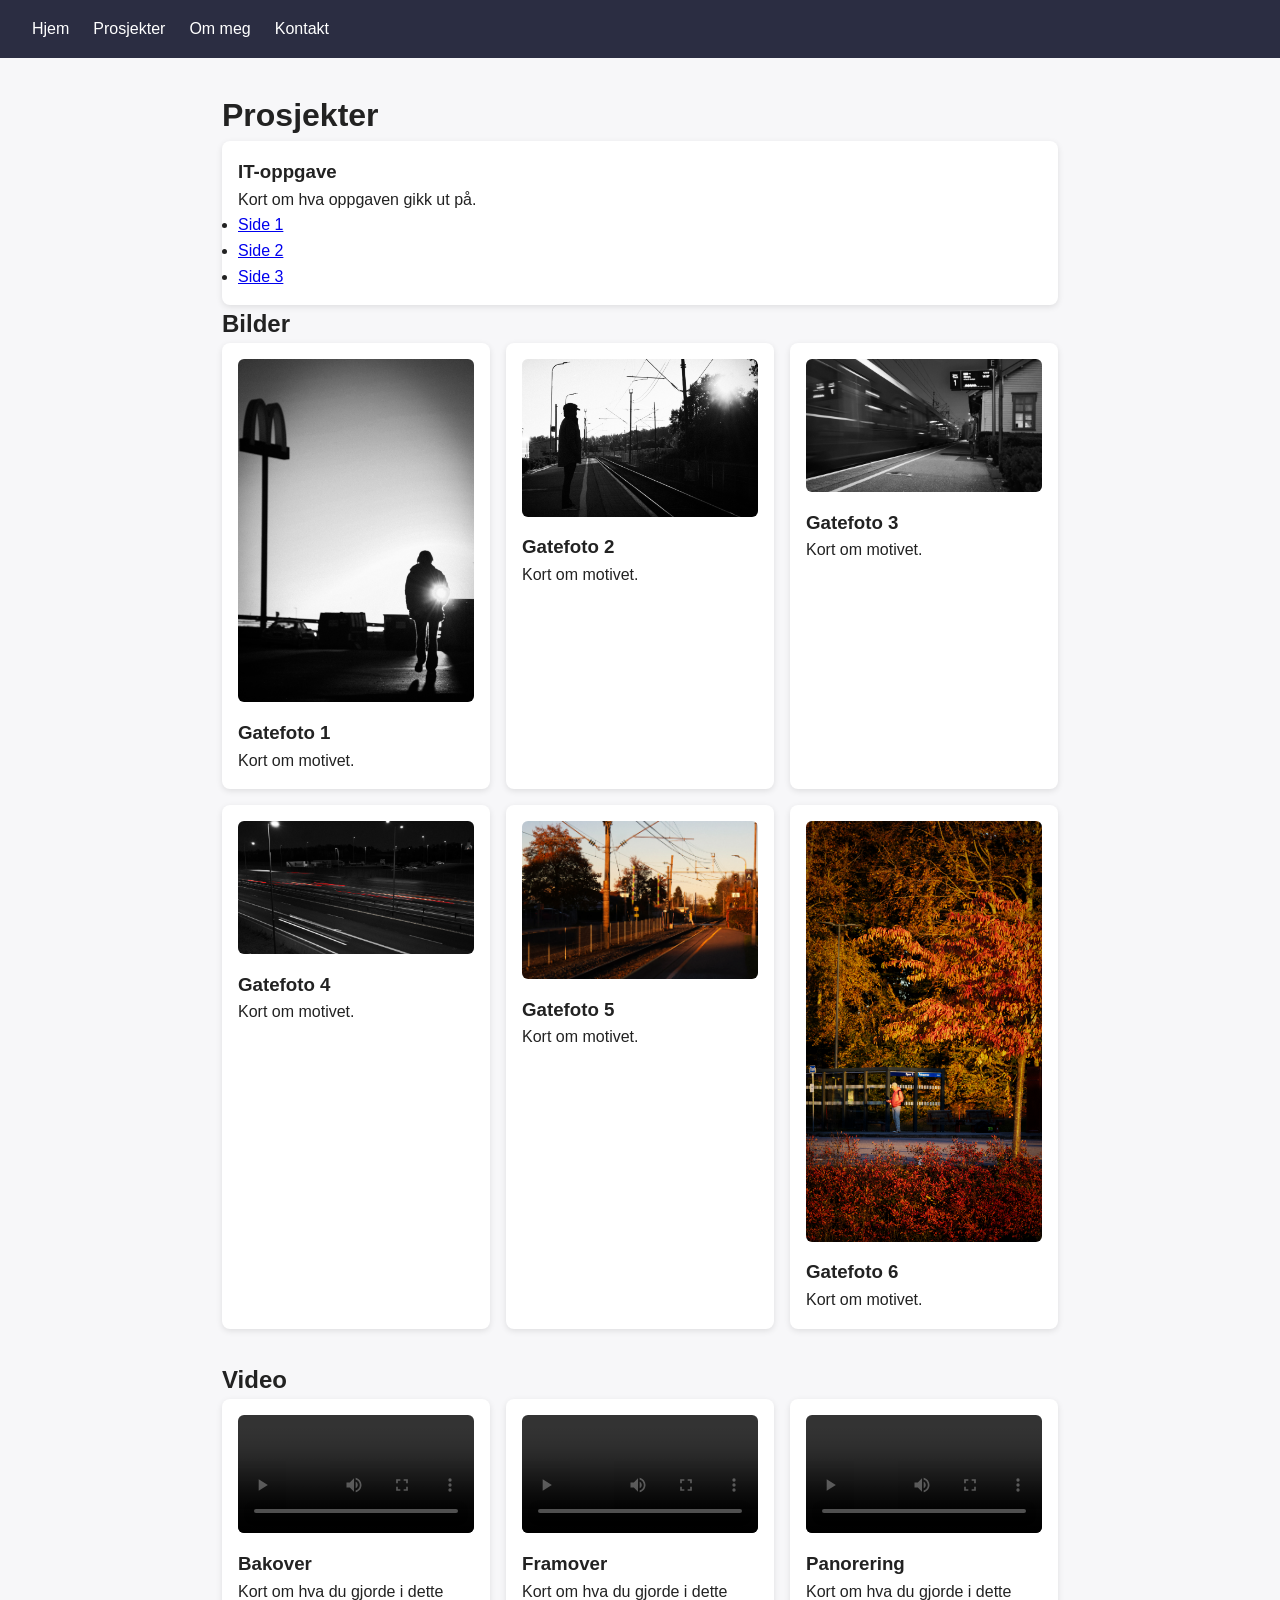
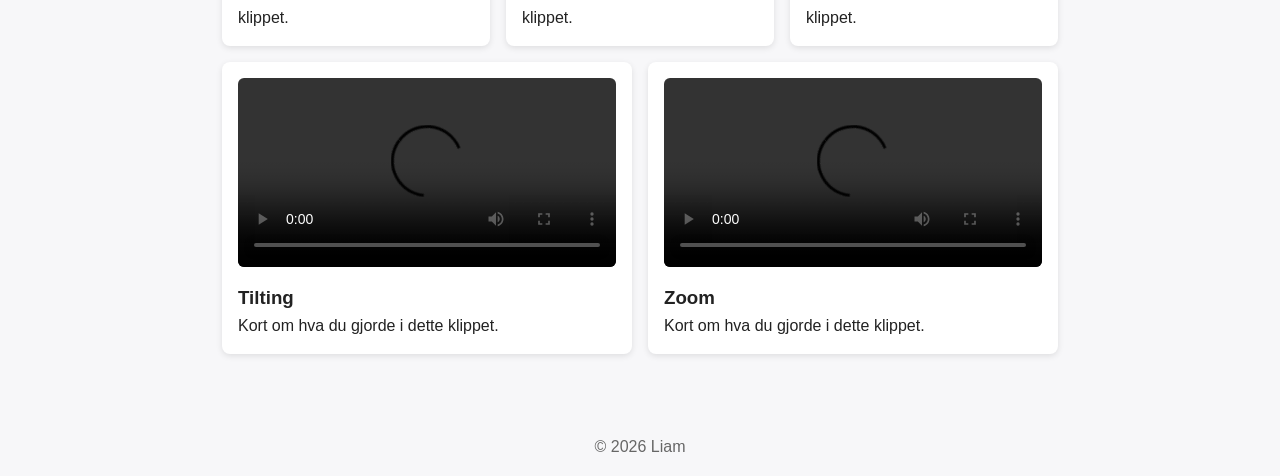
==== prosjekter.html @ 0028c36a "Legger til gatefoto på prosjektsiden" ====
<!DOCTYPE html>
<html lang="no">
<head>
  <meta charset="UTF-8">
  <meta name="viewport" content="width=device-width, initial-scale=1">
  <title>Prosjekter - Liam</title>
  <link rel="stylesheet" href="style.css">
</head>
<body>
  <header>
    <nav>
      <a href="index.html">Hjem</a>
      <a href="prosjekter.html">Prosjekter</a>
      <a href="index.html#om-meg">Om meg</a>
      <a href="index.html#kontakt">Kontakt</a>
    </nav>
  </header>

  <main>
    <h1>Prosjekter</h1>

<article class="kort">
  <h3>IT-oppgave</h3>
  <p>Kort om hva oppgaven gikk ut på.</p>
  <ul>
    <li><a href="oppgaver/Oppg1/index.html">Side 1</a></li>
    <li><a href="oppgaver/Oppg2/index.html">Side 2</a></li>
    <li><a href="oppgaver/Oppg3/index.html">Side 3</a></li>
  </ul>
</article>

<section id="bilder">
  <h2>Bilder</h2>
  <div class="kort-rad">
    <article class="kort">
      <img src="img/Street_Photo_1.jpg" alt="Beskriv hva bildet viser">
      <h3>Gatefoto 1</h3>
      <p>Kort om motivet.</p>
    </article>

    <article class="kort">
      <img src="img/Street_photo_2.jpg" alt="Beskriv hva bildet viser">
      <h3>Gatefoto 2</h3>
      <p>Kort om motivet.</p>
    </article>

    <article class="kort">
      <img src="img/Street_Photo_3.jpg" alt="Beskriv hva bildet viser">
      <h3>Gatefoto 3</h3>
      <p>Kort om motivet.</p>
    </article>

    <article class="kort">
      <img src="img/Street_Photo_4.jpg" alt="Beskriv hva bildet viser">
      <h3>Gatefoto 4</h3>
      <p>Kort om motivet.</p>
    </article>

    <article class="kort">
      <img src="img/Street_Photo_5.jpg" alt="Beskriv hva bildet viser">
      <h3>Gatefoto 5</h3>
      <p>Kort om motivet.</p>
    </article>

    <article class="kort">
      <img src="img/Street_Photo_6.jpg" alt="Beskriv hva bildet viser">
      <h3>Gatefoto 6</h3>
      <p>Kort om motivet.</p>
    </article>
  </div>
</section>

<section id="video">
  <h2>Video</h2>
  <div class="kort-rad">
    <article class="kort">
      <video controls src="video/Liam_Bakover.MP4"></video>
      <h3>Bakover</h3>
      <p>Kort om hva du gjorde i dette klippet.</p>
    </article>

    <article class="kort">
      <video controls src="video/Liam_Framover.MP4"></video>
      <h3>Framover</h3>
      <p>Kort om hva du gjorde i dette klippet.</p>
    </article>

    <article class="kort">
      <video controls src="video/Liam_Panorering.MP4"></video>
      <h3>Panorering</h3>
      <p>Kort om hva du gjorde i dette klippet.</p>
    </article>

    <article class="kort">
      <video controls src="video/Liam_Tilting.MP4"></video>
      <h3>Tilting</h3>
      <p>Kort om hva du gjorde i dette klippet.</p>
    </article>

    <article class="kort">
      <video controls src="video/Liam_Zoom.MP4"></video>
      <h3>Zoom</h3>
      <p>Kort om hva du gjorde i dette klippet.</p>
    </article>
  </div>
</section>
  </main>

  <footer>© 2026 Liam</footer>
</body>
</html>
---- style.css ----
* {
  box-sizing: border-box;
  margin: 0;
  padding: 0;
}

body {
  font-family: Arial, Helvetica, sans-serif;
  line-height: 1.6;
  color: #222;
  background: #f7f7f9;
}

nav {
  display: flex;
  gap: 1.5rem;
  padding: 1rem 2rem;
  background: #2b2d42;
}

nav a {
  color: #fff;
  text-decoration: none;
}

nav a:hover {
  text-decoration: underline;
}

main {
  max-width: 900px;
  margin: 0 auto;
  padding: 2rem;
}

section {
  margin-bottom: 2rem;
}

footer {
  text-align: center;
  padding: 1rem;
  color: #666;
}
.kort-rad {
  display: flex;
  flex-wrap: wrap;
  gap: 1rem;
}

.kort {
  flex: 1 1 250px;
  background: #fff;
  padding: 1rem;
  border-radius: 8px;
  box-shadow: 0 2px 6px rgba(0, 0, 0, 0.1);
}
.kort img,
.kort video {
  width: 100%;
  height: auto;
  border-radius: 6px;
  margin-bottom: 0.5rem;
}
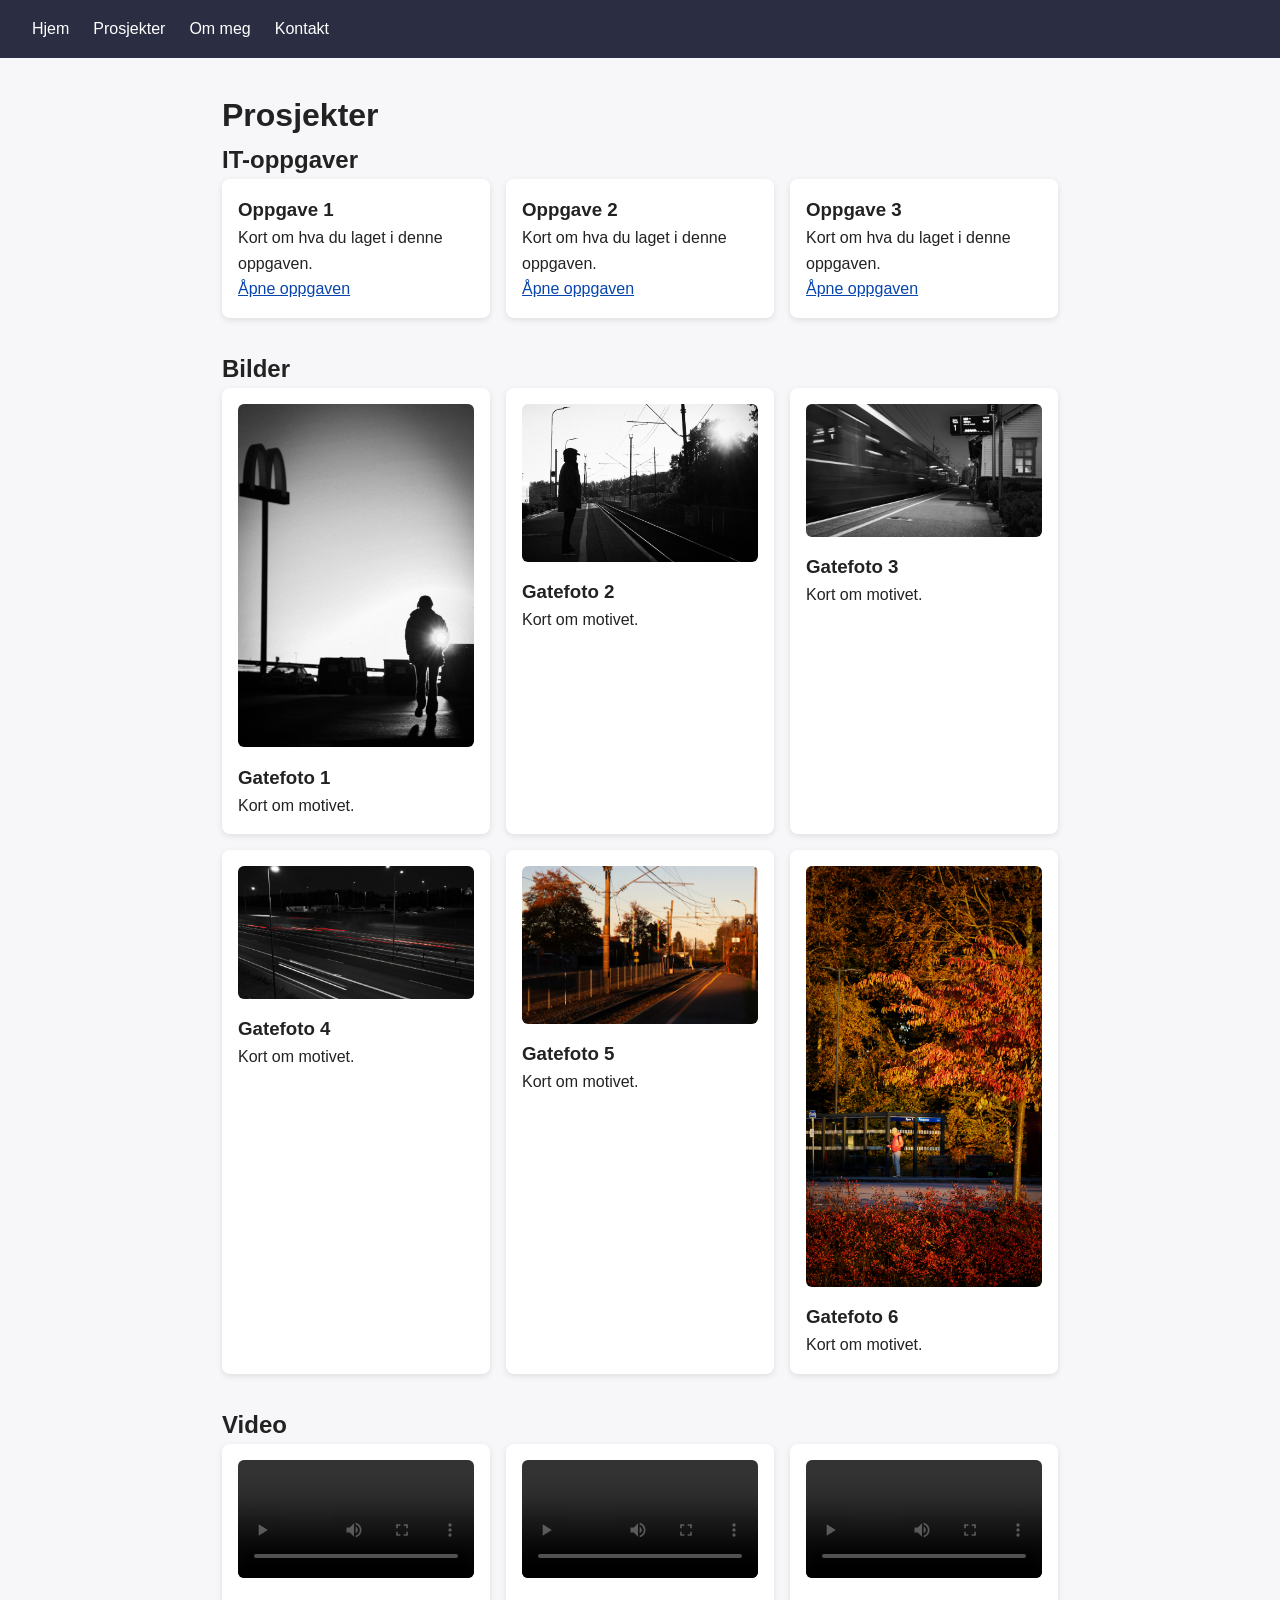
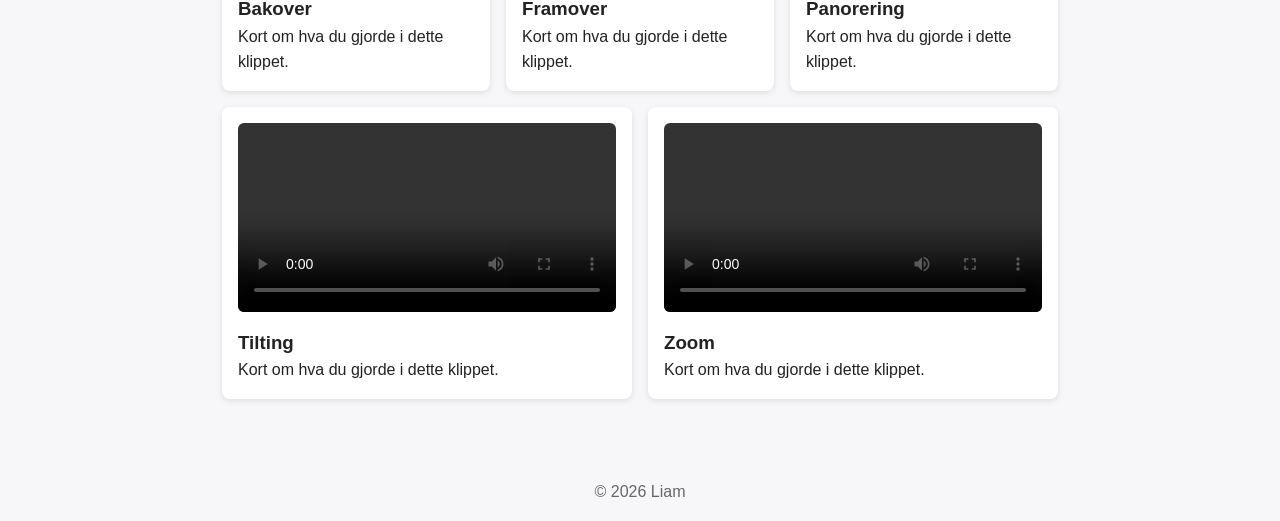
==== commit 25312141: "Fikset på hvilket oppsett IT oppgavene ser ut under prosjekter" ====
--- a/prosjekter.html
+++ b/prosjekter.html
@@ -19,15 +19,28 @@
   <main>
     <h1>Prosjekter</h1>
 
-<article class="kort">
-  <h3>IT-oppgave</h3>
-  <p>Kort om hva oppgaven gikk ut på.</p>
-  <ul>
-    <li><a href="oppgaver/Oppg1/index.html">Side 1</a></li>
-    <li><a href="oppgaver/Oppg2/index.html">Side 2</a></li>
-    <li><a href="oppgaver/Oppg3/index.html">Side 3</a></li>
-  </ul>
-</article>
+<section id="it-oppgaver">
+  <h2>IT-oppgaver</h2>
+  <div class="kort-rad">
+    <article class="kort">
+      <h3>Oppgave 1</h3>
+      <p>Kort om hva du laget i denne oppgaven.</p>
+      <a class="knapp" href="oppgaver/Oppg1/index.html">Åpne oppgaven</a>
+    </article>
+
+    <article class="kort">
+      <h3>Oppgave 2</h3>
+      <p>Kort om hva du laget i denne oppgaven.</p>
+      <a class="knapp" href="oppgaver/Oppg2/index.html">Åpne oppgaven</a>
+    </article>
+
+    <article class="kort">
+      <h3>Oppgave 3</h3>
+      <p>Kort om hva du laget i denne oppgaven.</p>
+      <a class="knapp" href="oppgaver/Oppg3/index.html">Åpne oppgaven</a>
+    </article>
+  </div>
+</section>
 
 <section id="bilder">
   <h2>Bilder</h2>
--- a/style.css
+++ b/style.css
@@ -1,3 +1,23 @@
+:root {
+  --bg: #f7f7f9;
+  --tekst: #222;
+  --nav-bg: #2b2d42;
+  --kort-bg: #fff;
+  --dempet: #666;
+  --lenke: #0645ad;
+}
+
+@media (prefers-color-scheme: dark) {
+  :root {
+    --bg: #14151f;
+    --tekst: #e8e8ee;
+    --nav-bg: #0d0e15;
+    --kort-bg: #1f2130;
+    --dempet: #a0a0b0;
+    --lenke: #8ab4ff;
+  }
+}
+
 * {
   box-sizing: border-box;
   margin: 0;
@@ -7,15 +27,15 @@
 body {
   font-family: Arial, Helvetica, sans-serif;
   line-height: 1.6;
-  color: #222;
-  background: #f7f7f9;
+  color: var(--tekst);
+  background: var(--bg);
 }
 
 nav {
   display: flex;
   gap: 1.5rem;
   padding: 1rem 2rem;
-  background: #2b2d42;
+  background: var(--nav-bg);
 }
 
 nav a {
@@ -33,6 +53,10 @@
   padding: 2rem;
 }
 
+main a {
+  color: var(--lenke);
+}
+
 section {
   margin-bottom: 2rem;
 }
@@ -40,8 +64,9 @@
 footer {
   text-align: center;
   padding: 1rem;
-  color: #666;
+  color: var(--dempet);
 }
+
 .kort-rad {
   display: flex;
   flex-wrap: wrap;
@@ -50,11 +75,17 @@
 
 .kort {
   flex: 1 1 250px;
-  background: #fff;
+  background: var(--kort-bg);
   padding: 1rem;
   border-radius: 8px;
   box-shadow: 0 2px 6px rgba(0, 0, 0, 0.1);
+  transition: transform 0.2s;
 }
+
+.kort:hover {
+  transform: translateY(-4px);
+}
+
 .kort img,
 .kort video {
   width: 100%;
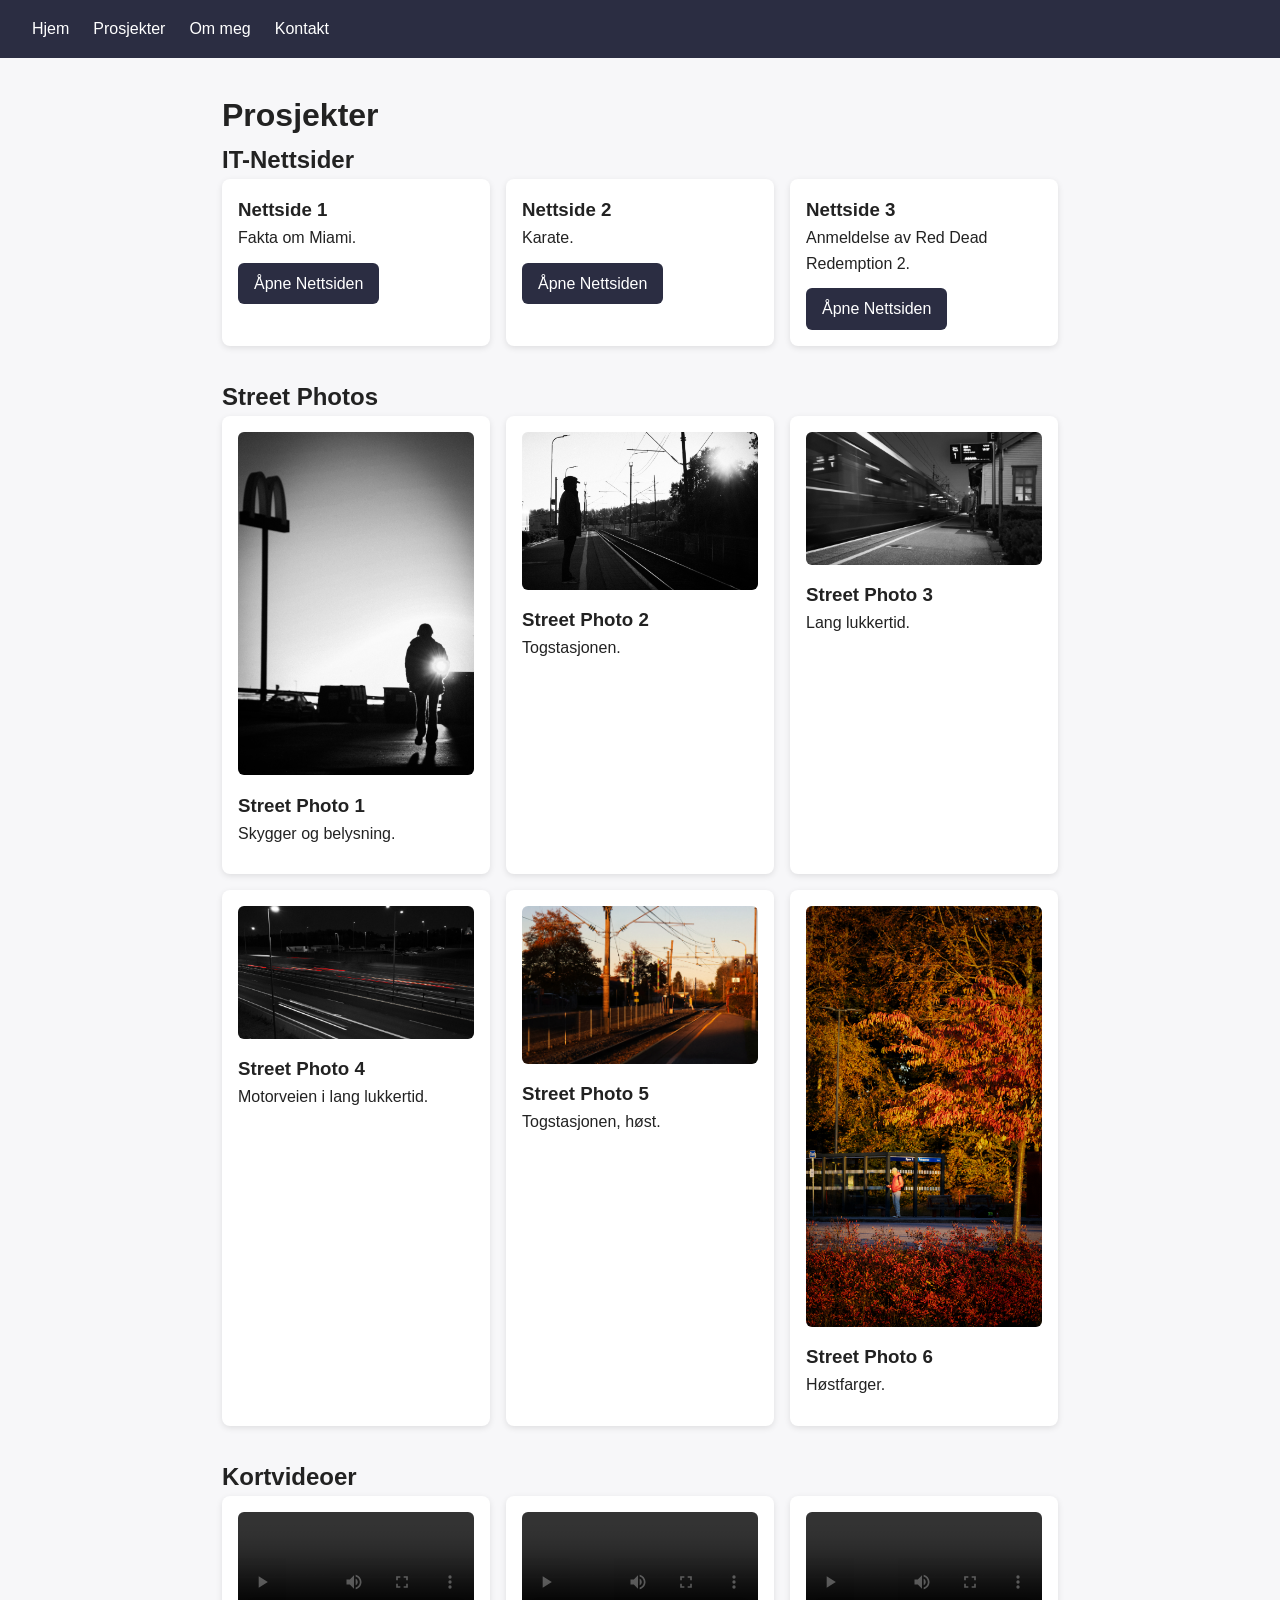
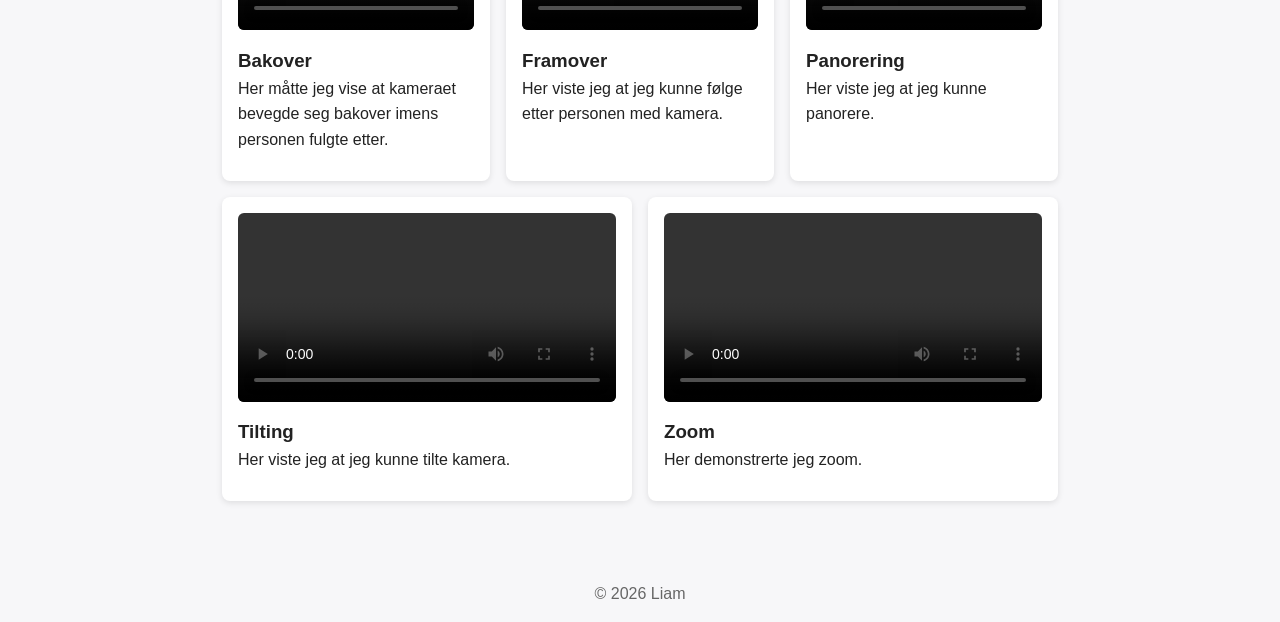
==== commit b223f82f: "Lagde en animert sol på forsiden" ====
--- a/prosjekter.html
+++ b/prosjekter.html
@@ -20,100 +20,100 @@
     <h1>Prosjekter</h1>
 
 <section id="it-oppgaver">
-  <h2>IT-oppgaver</h2>
+  <h2>IT-Nettsider</h2>
   <div class="kort-rad">
     <article class="kort">
-      <h3>Oppgave 1</h3>
-      <p>Kort om hva du laget i denne oppgaven.</p>
-      <a class="knapp" href="oppgaver/Oppg1/index.html">Åpne oppgaven</a>
+      <h3>Nettside 1</h3>
+      <p>Fakta om Miami.</p>
+      <a class="knapp" href="oppgaver/Oppg1/index.html">Åpne Nettsiden</a>
     </article>
 
     <article class="kort">
-      <h3>Oppgave 2</h3>
-      <p>Kort om hva du laget i denne oppgaven.</p>
-      <a class="knapp" href="oppgaver/Oppg2/index.html">Åpne oppgaven</a>
+      <h3>Nettside 2</h3>
+      <p>Karate.</p>
+      <a class="knapp" href="oppgaver/Oppg2/index.html">Åpne Nettsiden</a>
     </article>
 
     <article class="kort">
-      <h3>Oppgave 3</h3>
-      <p>Kort om hva du laget i denne oppgaven.</p>
-      <a class="knapp" href="oppgaver/Oppg3/index.html">Åpne oppgaven</a>
+      <h3>Nettside 3</h3>
+      <p>Anmeldelse av Red Dead Redemption 2.</p>
+      <a class="knapp" href="oppgaver/Oppg3/index.html">Åpne Nettsiden</a>
     </article>
   </div>
 </section>
 
 <section id="bilder">
-  <h2>Bilder</h2>
+  <h2>Street Photos</h2>
   <div class="kort-rad">
     <article class="kort">
       <img src="img/Street_Photo_1.jpg" alt="Beskriv hva bildet viser">
-      <h3>Gatefoto 1</h3>
-      <p>Kort om motivet.</p>
+      <h3>Street Photo 1</h3>
+      <p>Skygger og belysning.</p>
     </article>
 
     <article class="kort">
       <img src="img/Street_photo_2.jpg" alt="Beskriv hva bildet viser">
-      <h3>Gatefoto 2</h3>
-      <p>Kort om motivet.</p>
+      <h3>Street Photo 2</h3>
+      <p>Togstasjonen.</p>
     </article>
 
     <article class="kort">
       <img src="img/Street_Photo_3.jpg" alt="Beskriv hva bildet viser">
-      <h3>Gatefoto 3</h3>
-      <p>Kort om motivet.</p>
+      <h3>Street Photo 3</h3>
+      <p>Lang lukkertid.</p>
     </article>
 
     <article class="kort">
       <img src="img/Street_Photo_4.jpg" alt="Beskriv hva bildet viser">
-      <h3>Gatefoto 4</h3>
-      <p>Kort om motivet.</p>
+      <h3>Street Photo 4</h3>
+      <p> Motorveien i lang lukkertid.</p>
     </article>
 
     <article class="kort">
       <img src="img/Street_Photo_5.jpg" alt="Beskriv hva bildet viser">
-      <h3>Gatefoto 5</h3>
-      <p>Kort om motivet.</p>
+      <h3>Street Photo 5</h3>
+      <p>Togstasjonen, høst.</p>
     </article>
 
     <article class="kort">
       <img src="img/Street_Photo_6.jpg" alt="Beskriv hva bildet viser">
-      <h3>Gatefoto 6</h3>
-      <p>Kort om motivet.</p>
+      <h3>Street Photo 6</h3>
+      <p>Høstfarger.</p>
     </article>
   </div>
 </section>
 
 <section id="video">
-  <h2>Video</h2>
+  <h2>Kortvideoer</h2>
   <div class="kort-rad">
     <article class="kort">
       <video controls src="video/Liam_Bakover.MP4"></video>
       <h3>Bakover</h3>
-      <p>Kort om hva du gjorde i dette klippet.</p>
+      <p>Her måtte jeg vise at kameraet bevegde seg bakover imens personen fulgte etter.</p>
     </article>
 
     <article class="kort">
       <video controls src="video/Liam_Framover.MP4"></video>
       <h3>Framover</h3>
-      <p>Kort om hva du gjorde i dette klippet.</p>
+      <p>Her viste jeg at jeg kunne følge etter personen med kamera.</p>
     </article>
 
     <article class="kort">
       <video controls src="video/Liam_Panorering.MP4"></video>
       <h3>Panorering</h3>
-      <p>Kort om hva du gjorde i dette klippet.</p>
+      <p>Her viste jeg at jeg kunne panorere.</p>
     </article>
 
     <article class="kort">
       <video controls src="video/Liam_Tilting.MP4"></video>
       <h3>Tilting</h3>
-      <p>Kort om hva du gjorde i dette klippet.</p>
+      <p>Her viste jeg at jeg kunne tilte kamera.</p>
     </article>
 
     <article class="kort">
       <video controls src="video/Liam_Zoom.MP4"></video>
       <h3>Zoom</h3>
-      <p>Kort om hva du gjorde i dette klippet.</p>
+      <p>Her demonstrerte jeg zoom.</p>
     </article>
   </div>
 </section>
--- a/style.css
+++ b/style.css
@@ -1,4 +1,6 @@
 :root {
+   --knapp-bg: #2b2d42;
+  --knapp-tekst: #fff;
   --bg: #f7f7f9;
   --tekst: #222;
   --nav-bg: #2b2d42;
@@ -9,6 +11,8 @@
 
 @media (prefers-color-scheme: dark) {
   :root {
+    --knapp-bg: #8ab4ff;
+    --knapp-tekst: #14151f;
     --bg: #14151f;
     --tekst: #e8e8ee;
     --nav-bg: #0d0e15;
@@ -92,4 +96,30 @@
   height: auto;
   border-radius: 6px;
   margin-bottom: 0.5rem;
+}
+.kort p {
+  margin-bottom: 0.75rem;
+}
+
+.knapp {
+  display: inline-block;
+  padding: 0.5rem 1rem;
+  background: var(--knapp-bg);
+  color: var(--knapp-tekst);
+  text-decoration: none;
+  border-radius: 6px;
+  transition: opacity 0.2s;
+}
+
+.knapp:hover {
+  opacity: 0.85;
+}
+.sol {
+  display: inline-block;
+  animation: puls 2s ease-in-out infinite;
+}
+
+@keyframes puls {
+  0%, 100% { transform: scale(1); }
+  50%      { transform: scale(1.15); }
 }
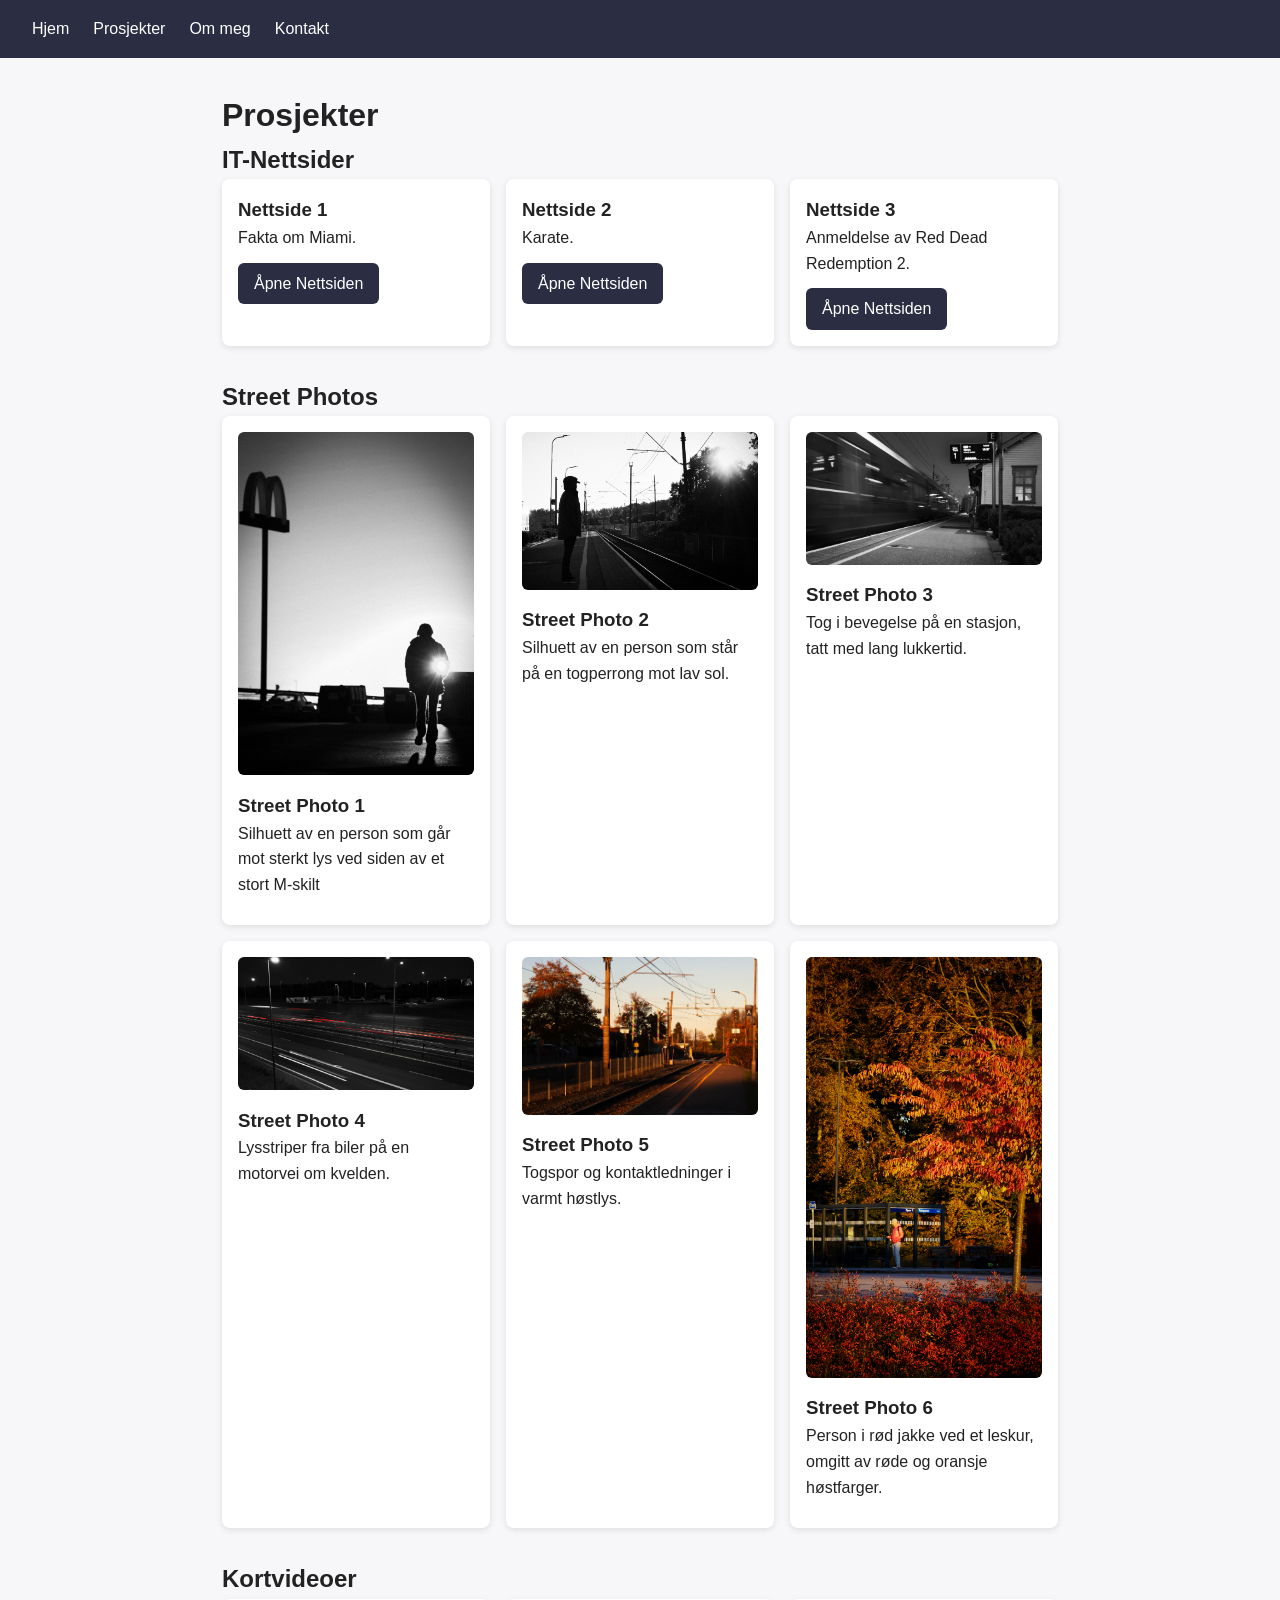
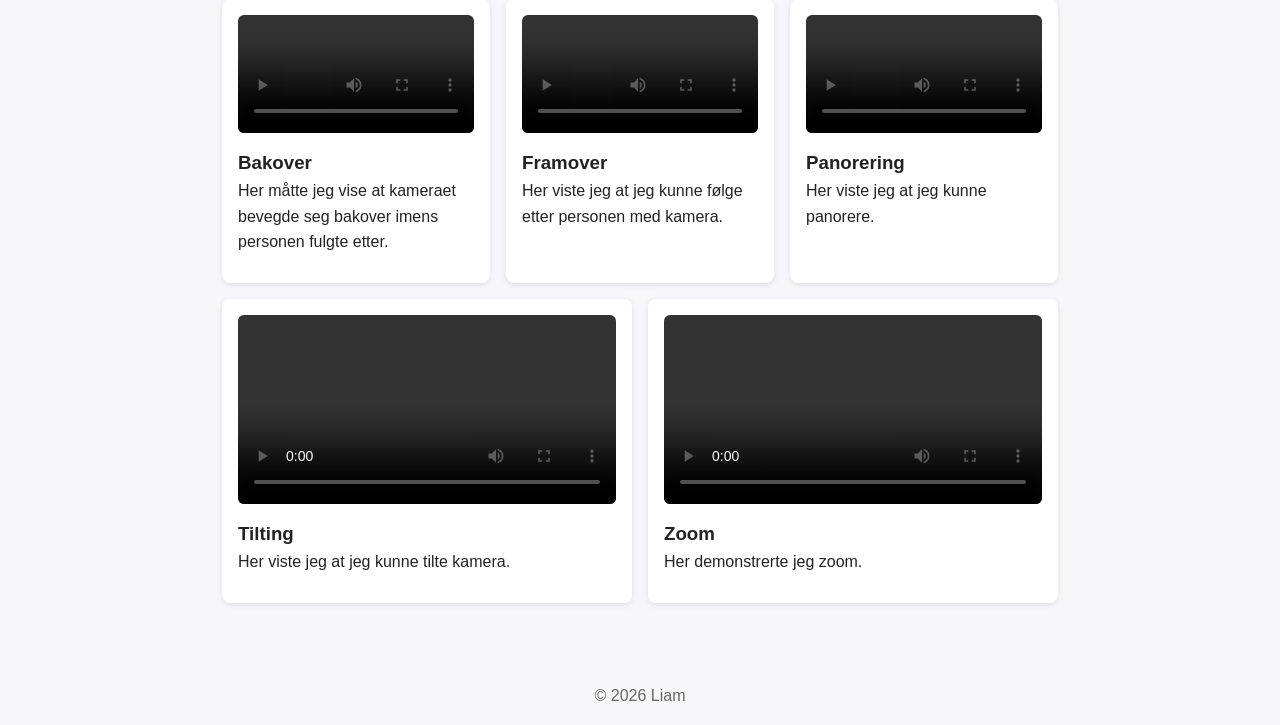
==== commit 94e535ee: "Bedre beskrivelse av street photoene på siden" ====
--- a/prosjekter.html
+++ b/prosjekter.html
@@ -1,11 +1,13 @@
 <!DOCTYPE html>
 <html lang="no">
+
 <head>
   <meta charset="UTF-8">
   <meta name="viewport" content="width=device-width, initial-scale=1">
   <title>Prosjekter - Liam</title>
   <link rel="stylesheet" href="style.css">
 </head>
+
 <body>
   <header>
     <nav>
@@ -19,106 +21,108 @@
   <main>
     <h1>Prosjekter</h1>
 
-<section id="it-oppgaver">
-  <h2>IT-Nettsider</h2>
-  <div class="kort-rad">
-    <article class="kort">
-      <h3>Nettside 1</h3>
-      <p>Fakta om Miami.</p>
-      <a class="knapp" href="oppgaver/Oppg1/index.html">Åpne Nettsiden</a>
-    </article>
+    <section id="it-oppgaver">
+      <h2>IT-Nettsider</h2>
+      <div class="kort-rad">
+        <article class="kort">
+          <h3>Nettside 1</h3>
+          <p>Fakta om Miami.</p>
+          <a class="knapp" href="oppgaver/Oppg1/index.html">Åpne Nettsiden</a>
+        </article>
 
-    <article class="kort">
-      <h3>Nettside 2</h3>
-      <p>Karate.</p>
-      <a class="knapp" href="oppgaver/Oppg2/index.html">Åpne Nettsiden</a>
-    </article>
+        <article class="kort">
+          <h3>Nettside 2</h3>
+          <p>Karate.</p>
+          <a class="knapp" href="oppgaver/Oppg2/index.html">Åpne Nettsiden</a>
+        </article>
 
-    <article class="kort">
-      <h3>Nettside 3</h3>
-      <p>Anmeldelse av Red Dead Redemption 2.</p>
-      <a class="knapp" href="oppgaver/Oppg3/index.html">Åpne Nettsiden</a>
-    </article>
-  </div>
-</section>
+        <article class="kort">
+          <h3>Nettside 3</h3>
+          <p>Anmeldelse av Red Dead Redemption 2.</p>
+          <a class="knapp" href="oppgaver/Oppg3/index.html">Åpne Nettsiden</a>
+        </article>
+      </div>
+    </section>
 
-<section id="bilder">
-  <h2>Street Photos</h2>
-  <div class="kort-rad">
-    <article class="kort">
-      <img src="img/Street_Photo_1.jpg" alt="Beskriv hva bildet viser">
-      <h3>Street Photo 1</h3>
-      <p>Skygger og belysning.</p>
-    </article>
+    <section id="bilder">
+      <h2>Street Photos</h2>
+      <div class="kort-rad">
+        <article class="kort">
+          <img src="img/Street_Photo_1.jpg" alt="Beskriv hva bildet viser">
+          <h3>Street Photo 1</h3>
+          <p>Silhuett av en person som går mot sterkt lys ved siden av et stort M-skilt</p>
+        </article>
 
-    <article class="kort">
-      <img src="img/Street_photo_2.jpg" alt="Beskriv hva bildet viser">
-      <h3>Street Photo 2</h3>
-      <p>Togstasjonen.</p>
-    </article>
+        <article class="kort">
+          <img src="img/Street_photo_2.jpg" alt="Beskriv hva bildet viser">
+          <h3>Street Photo 2</h3>
+          <p>Silhuett av en person som står på en togperrong mot lav sol.</p>
+        </article>
 
-    <article class="kort">
-      <img src="img/Street_Photo_3.jpg" alt="Beskriv hva bildet viser">
-      <h3>Street Photo 3</h3>
-      <p>Lang lukkertid.</p>
-    </article>
+        <article class="kort">
+          <img src="img/Street_Photo_3.jpg" alt="Beskriv hva bildet viser">
+          <h3>Street Photo 3</h3>
+          <p>Tog i bevegelse på en stasjon, tatt med lang lukkertid.</p>
+        </article>
 
-    <article class="kort">
-      <img src="img/Street_Photo_4.jpg" alt="Beskriv hva bildet viser">
-      <h3>Street Photo 4</h3>
-      <p> Motorveien i lang lukkertid.</p>
-    </article>
+        <article class="kort">
+          <img src="img/Street_Photo_4.jpg" alt="Beskriv hva bildet viser">
+          <h3>Street Photo 4</h3>
+          <p>Lysstriper fra biler på en motorvei om kvelden.</p>
+        </article>
 
-    <article class="kort">
-      <img src="img/Street_Photo_5.jpg" alt="Beskriv hva bildet viser">
-      <h3>Street Photo 5</h3>
-      <p>Togstasjonen, høst.</p>
-    </article>
+        <article class="kort">
+          <img src="img/Street_Photo_5.jpg" alt="Beskriv hva bildet viser">
+          <h3>Street Photo 5</h3>
+          <p>Togspor og kontaktledninger i varmt høstlys.</p>
+        </article>
 
-    <article class="kort">
-      <img src="img/Street_Photo_6.jpg" alt="Beskriv hva bildet viser">
-      <h3>Street Photo 6</h3>
-      <p>Høstfarger.</p>
-    </article>
-  </div>
-</section>
+        <article class="kort">
+          <img src="img/Street_Photo_6.jpg" alt="Beskriv hva bildet viser">
+          <h3>Street Photo 6</h3>
+          <p>Person i rød jakke ved et leskur, omgitt av røde og oransje høstfarger.</p>
+        </article>
+      </div>
+    </section>
 
-<section id="video">
-  <h2>Kortvideoer</h2>
-  <div class="kort-rad">
-    <article class="kort">
-      <video controls src="video/Liam_Bakover.MP4"></video>
-      <h3>Bakover</h3>
-      <p>Her måtte jeg vise at kameraet bevegde seg bakover imens personen fulgte etter.</p>
-    </article>
+    <section id="video">
+      <h2>Kortvideoer</h2>
+      <div class="kort-rad">
+        <article class="kort">
+          <video controls src="video/Liam_Bakover.MP4"></video>
+          <h3>Bakover</h3>
+          <p>Her måtte jeg vise at kameraet bevegde seg bakover imens personen fulgte etter.</p>
+        </article>
 
-    <article class="kort">
-      <video controls src="video/Liam_Framover.MP4"></video>
-      <h3>Framover</h3>
-      <p>Her viste jeg at jeg kunne følge etter personen med kamera.</p>
-    </article>
+        <article class="kort">
+          <video controls src="video/Liam_Framover.MP4"></video>
+          <h3>Framover</h3>
+          <p>Her viste jeg at jeg kunne følge etter personen med kamera.</p>
+        </article>
 
-    <article class="kort">
-      <video controls src="video/Liam_Panorering.MP4"></video>
-      <h3>Panorering</h3>
-      <p>Her viste jeg at jeg kunne panorere.</p>
-    </article>
+        <article class="kort">
+          <video controls src="video/Liam_Panorering.MP4"></video>
+          <h3>Panorering</h3>
+          <p>Her viste jeg at jeg kunne panorere.</p>
+        </article>
 
-    <article class="kort">
-      <video controls src="video/Liam_Tilting.MP4"></video>
-      <h3>Tilting</h3>
-      <p>Her viste jeg at jeg kunne tilte kamera.</p>
-    </article>
+        <article class="kort">
+          <video controls src="video/Liam_Tilting.MP4"></video>
+          <h3>Tilting</h3>
+          <p>Her viste jeg at jeg kunne tilte kamera.</p>
+        </article>
 
-    <article class="kort">
-      <video controls src="video/Liam_Zoom.MP4"></video>
-      <h3>Zoom</h3>
-      <p>Her demonstrerte jeg zoom.</p>
-    </article>
-  </div>
-</section>
+        <article class="kort">
+          <video controls src="video/Liam_Zoom.MP4"></video>
+          <h3>Zoom</h3>
+          <p>Her demonstrerte jeg zoom.</p>
+          <!--Jeg fikk kort hjelp av Ai fordi jeg skjønte ikke hvordan jeg la til videoer.-->
+        </article>
+      </div>
+    </section>
   </main>
 
   <footer>© 2026 Liam</footer>
 </body>
+
 </html>
--- a/style.css
+++ b/style.css
@@ -1,5 +1,5 @@
 :root {
-   --knapp-bg: #2b2d42;
+  --knapp-bg: #2b2d42;
   --knapp-tekst: #fff;
   --bg: #f7f7f9;
   --tekst: #222;
@@ -20,6 +20,8 @@
     --dempet: #a0a0b0;
     --lenke: #8ab4ff;
   }
+
+  /* Her brukte jeg Ai for å finne ut hvordan jeg skulle få til den mørke fargen, etter å ha prøvd på det selv. */
 }
 
 * {
@@ -37,6 +39,7 @@
 
 nav {
   display: flex;
+  flex-wrap: wrap;
   gap: 1.5rem;
   padding: 1rem 2rem;
   background: var(--nav-bg);
@@ -97,10 +100,12 @@
   border-radius: 6px;
   margin-bottom: 0.5rem;
 }
+
 .kort p {
   margin-bottom: 0.75rem;
 }
 
+/* Hjelp av w3schools og Ai. */
 .knapp {
   display: inline-block;
   padding: 0.5rem 1rem;
@@ -114,12 +119,35 @@
 .knapp:hover {
   opacity: 0.85;
 }
+
 .sol {
   display: inline-block;
   animation: puls 2s ease-in-out infinite;
 }
 
 @keyframes puls {
-  0%, 100% { transform: scale(1); }
-  50%      { transform: scale(1.15); }
+
+  0%,
+  100% {
+    transform: scale(1);
+  }
+
+  50% {
+    transform: scale(1.15);
+  }
+}
+
+/* Hjelp av W3Schools og Ai */
+
+
+/* Tilpasning for mobil */
+@media (max-width: 600px) {
+  nav {
+    padding: 1rem;
+    gap: 1rem;
+  }
+
+  main {
+    padding: 1rem;
+  }
 }
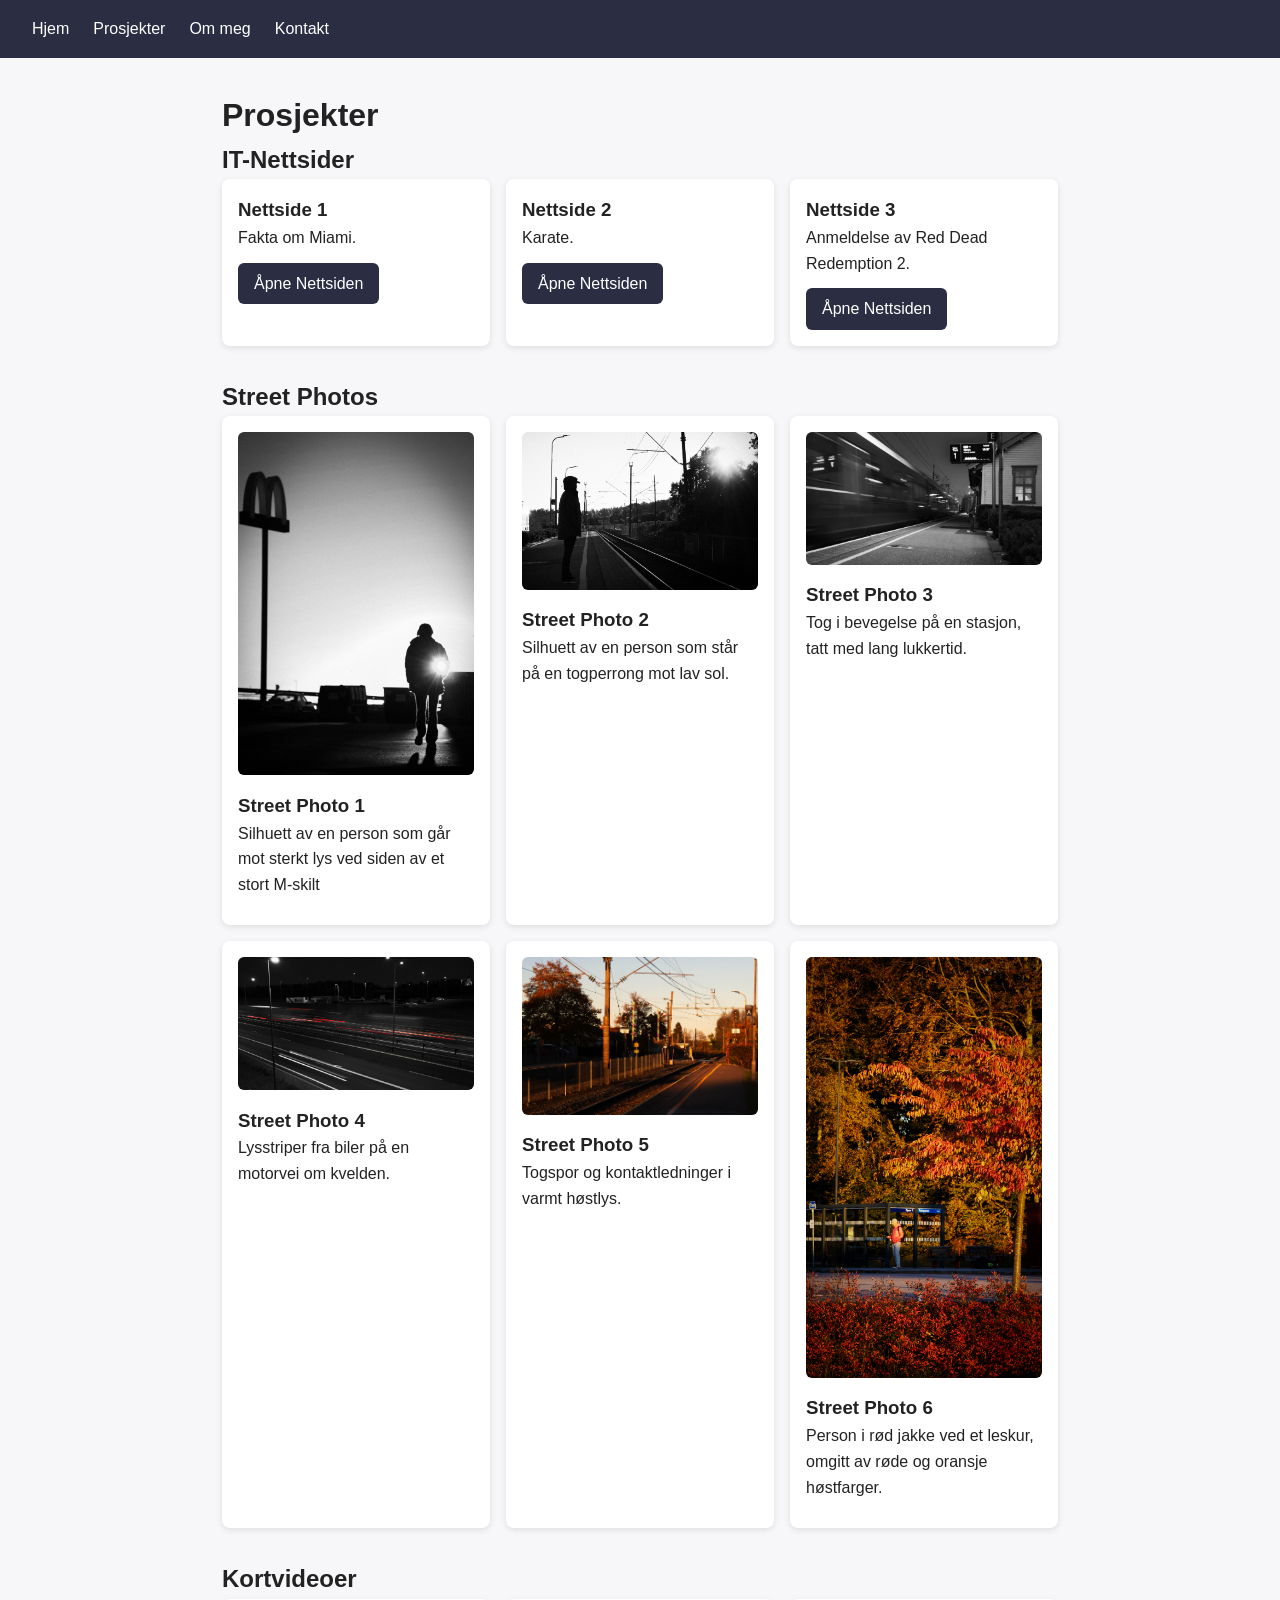
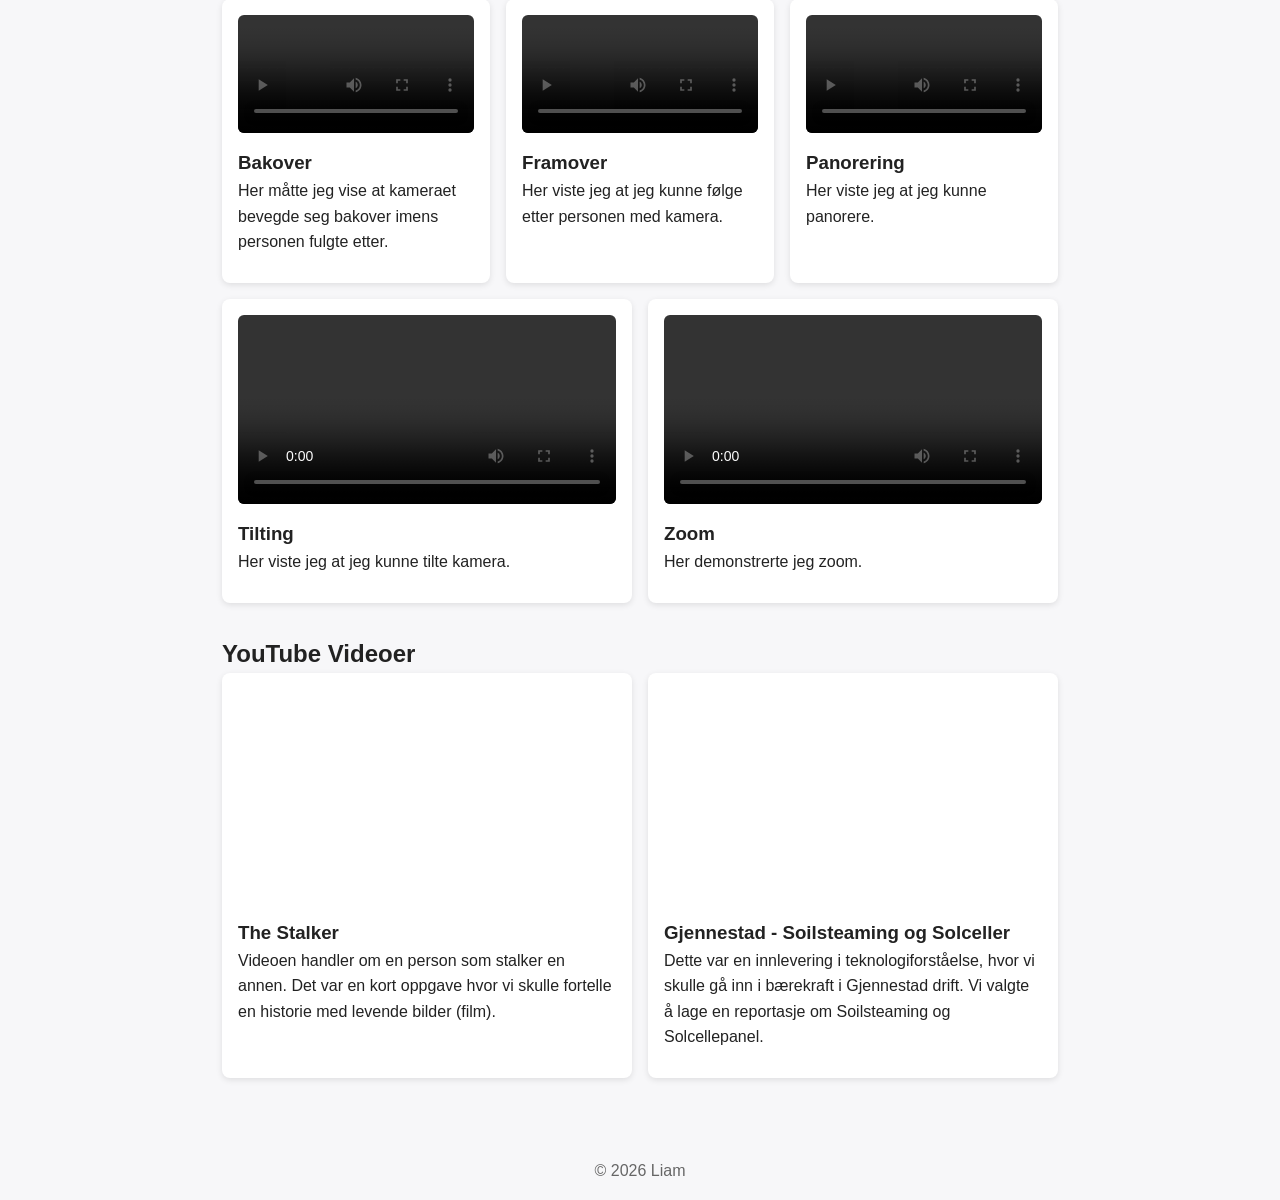
==== commit 058dca76: "Jeg valgte å legge til flere videoer på prosjektsiden" ====
--- a/prosjekter.html
+++ b/prosjekter.html
@@ -120,6 +120,23 @@
         </article>
       </div>
     </section>
+ 
+ <section id="youtube">
+  <h2>YouTube Videoer</h2>
+  <div class="kort-rad">
+    <article class="kort">
+      <iframe src="https://www.youtube.com/embed/rA0lUtIqg60" title="Tittel på video 1" allowfullscreen></iframe>
+      <h3>The Stalker</h3>
+      <p>Videoen handler om en person som stalker en annen. Det var en kort oppgave hvor vi skulle fortelle en historie med levende bilder (film).</p>
+    </article>
+
+    <article class="kort">
+     <iframe src="https://www.youtube.com/embed/msMr8RyHLyQ" title="Tittel på video 2" allowfullscreen></iframe>
+      <h3>Gjennestad - Soilsteaming og Solceller</h3>
+      <p>Dette var en innlevering i teknologiforståelse, hvor vi skulle gå inn i bærekraft i Gjennestad drift. Vi valgte å lage en reportasje om Soilsteaming og Solcellepanel.</p>
+    </article>
+  </div>
+</section>
   </main>
 
   <footer>© 2026 Liam</footer>
--- a/style.css
+++ b/style.css
@@ -150,4 +150,11 @@
   main {
     padding: 1rem;
   }
+}
+.kort iframe {
+  width: 100%;
+  aspect-ratio: 16 / 9;
+  border: 0;
+  border-radius: 6px;
+  margin-bottom: 0.5rem;
 }
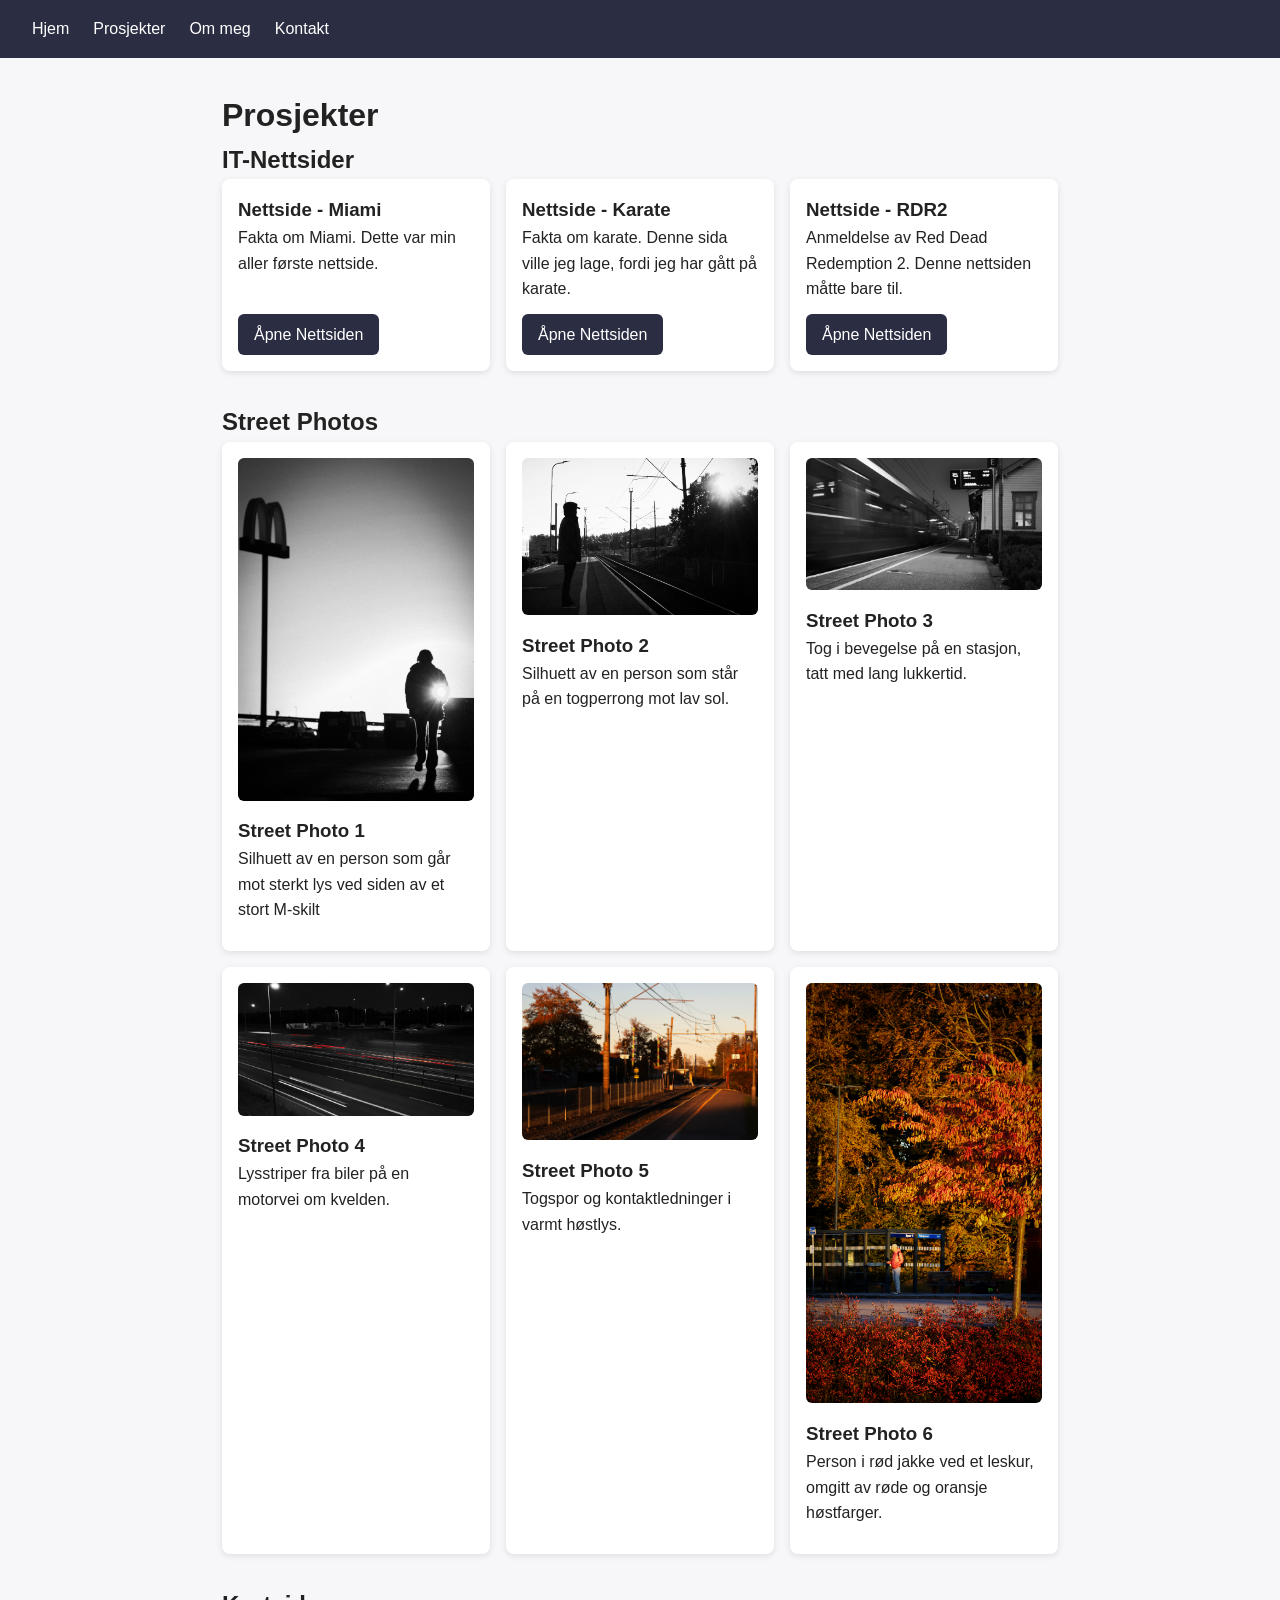
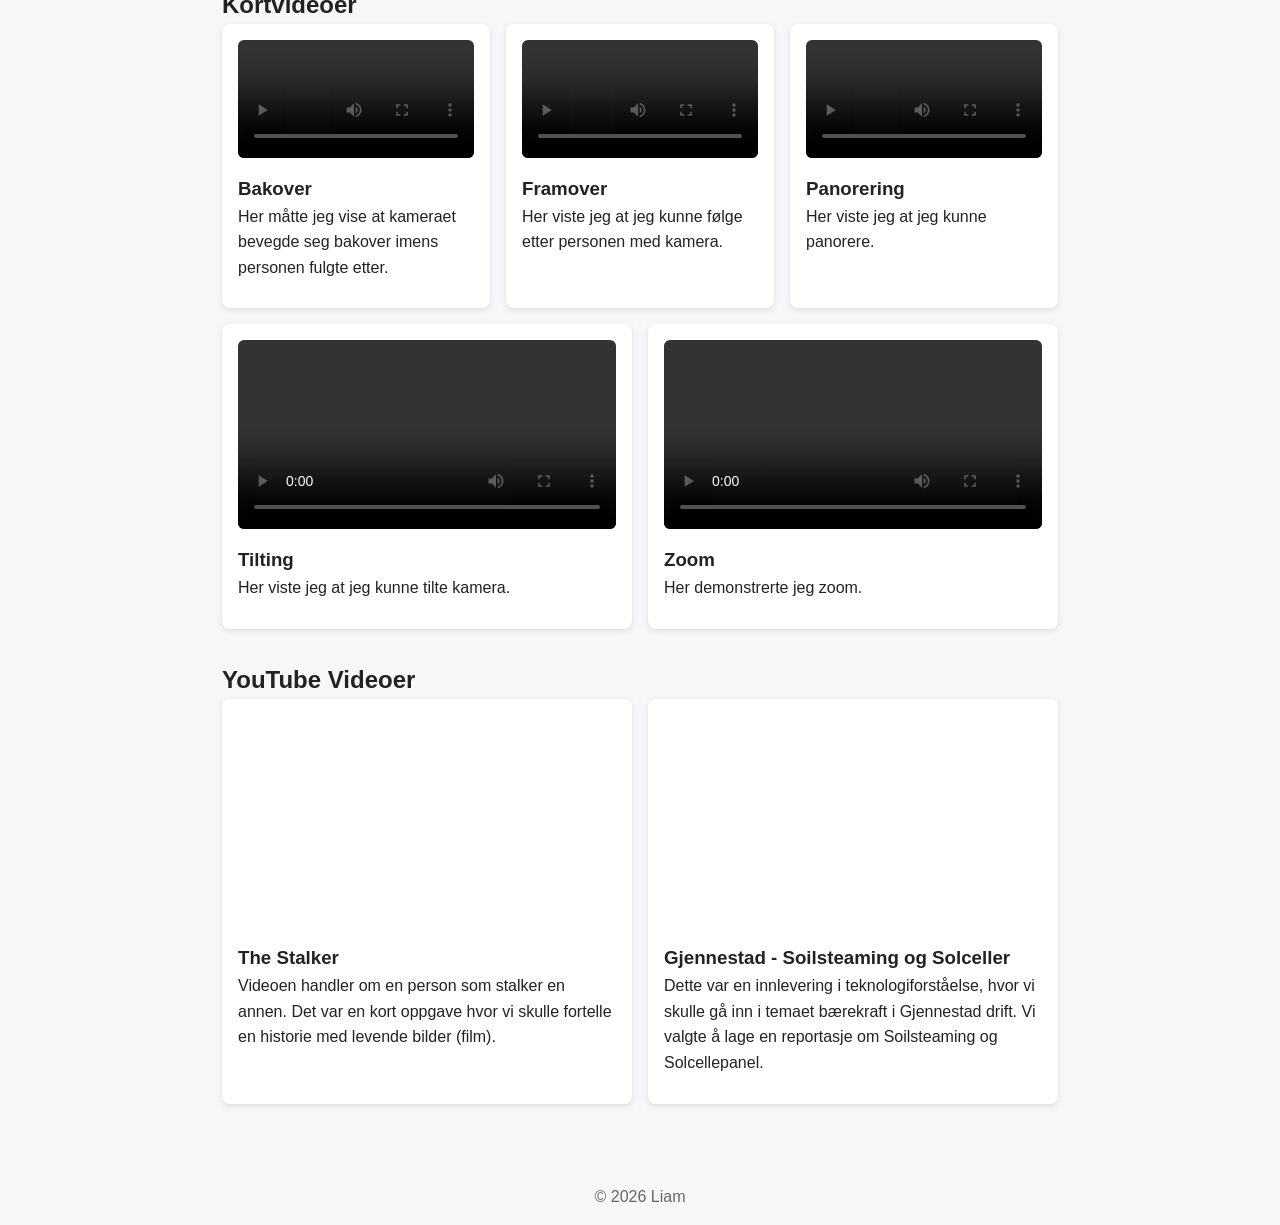
==== commit 0b10a30c: "Endret på beskrivelsen på mange kort. Finpusset koden og justerte knappene i IT-kortene" ====
--- a/prosjekter.html
+++ b/prosjekter.html
@@ -25,20 +25,26 @@
       <h2>IT-Nettsider</h2>
       <div class="kort-rad">
         <article class="kort">
-          <h3>Nettside 1</h3>
-          <p>Fakta om Miami.</p>
+          <h3>Nettside - Miami</h3>
+          <p>Fakta om Miami.
+            Dette var min aller første nettside.
+          </p>
           <a class="knapp" href="oppgaver/Oppg1/index.html">Åpne Nettsiden</a>
         </article>
 
         <article class="kort">
-          <h3>Nettside 2</h3>
-          <p>Karate.</p>
+          <h3>Nettside - Karate</h3>
+          <p>Fakta om karate.
+            Denne sida ville jeg lage, fordi jeg har gått på karate.
+          </p>
           <a class="knapp" href="oppgaver/Oppg2/index.html">Åpne Nettsiden</a>
         </article>
 
         <article class="kort">
-          <h3>Nettside 3</h3>
-          <p>Anmeldelse av Red Dead Redemption 2.</p>
+          <h3>Nettside - RDR2</h3>
+          <p>Anmeldelse av Red Dead Redemption 2.
+            Denne nettsiden måtte bare til.
+          </p>
           <a class="knapp" href="oppgaver/Oppg3/index.html">Åpne Nettsiden</a>
         </article>
       </div>
@@ -120,23 +126,25 @@
         </article>
       </div>
     </section>
- 
- <section id="youtube">
-  <h2>YouTube Videoer</h2>
-  <div class="kort-rad">
-    <article class="kort">
-      <iframe src="https://www.youtube.com/embed/rA0lUtIqg60" title="Tittel på video 1" allowfullscreen></iframe>
-      <h3>The Stalker</h3>
-      <p>Videoen handler om en person som stalker en annen. Det var en kort oppgave hvor vi skulle fortelle en historie med levende bilder (film).</p>
-    </article>
 
-    <article class="kort">
-     <iframe src="https://www.youtube.com/embed/msMr8RyHLyQ" title="Tittel på video 2" allowfullscreen></iframe>
-      <h3>Gjennestad - Soilsteaming og Solceller</h3>
-      <p>Dette var en innlevering i teknologiforståelse, hvor vi skulle gå inn i bærekraft i Gjennestad drift. Vi valgte å lage en reportasje om Soilsteaming og Solcellepanel.</p>
-    </article>
-  </div>
-</section>
+    <section id="youtube">
+      <h2>YouTube Videoer</h2>
+      <div class="kort-rad">
+        <article class="kort">
+          <iframe src="https://www.youtube.com/embed/rA0lUtIqg60" title="Tittel på video 1" allowfullscreen></iframe>
+          <h3>The Stalker</h3>
+          <p>Videoen handler om en person som stalker en annen. Det var en kort oppgave hvor vi skulle fortelle en
+            historie med levende bilder (film).</p>
+        </article>
+
+        <article class="kort">
+          <iframe src="https://www.youtube.com/embed/msMr8RyHLyQ" title="Tittel på video 2" allowfullscreen></iframe>
+          <h3>Gjennestad - Soilsteaming og Solceller</h3>
+          <p>Dette var en innlevering i teknologiforståelse, hvor vi skulle gå inn i temaet bærekraft i Gjennestad
+            drift. Vi valgte å lage en reportasje om Soilsteaming og Solcellepanel.</p>
+        </article>
+      </div>
+    </section>
   </main>
 
   <footer>© 2026 Liam</footer>
--- a/style.css
+++ b/style.css
@@ -139,6 +139,15 @@
 
 /* Hjelp av W3Schools og Ai */
 
+#it-oppgaver .kort {
+  display: flex;
+  flex-direction: column;
+}
+
+#it-oppgaver .knapp {
+  margin-top: auto;
+  align-self: flex-start;
+}
 
 /* Tilpasning for mobil */
 @media (max-width: 600px) {
@@ -151,6 +160,7 @@
     padding: 1rem;
   }
 }
+
 .kort iframe {
   width: 100%;
   aspect-ratio: 16 / 9;
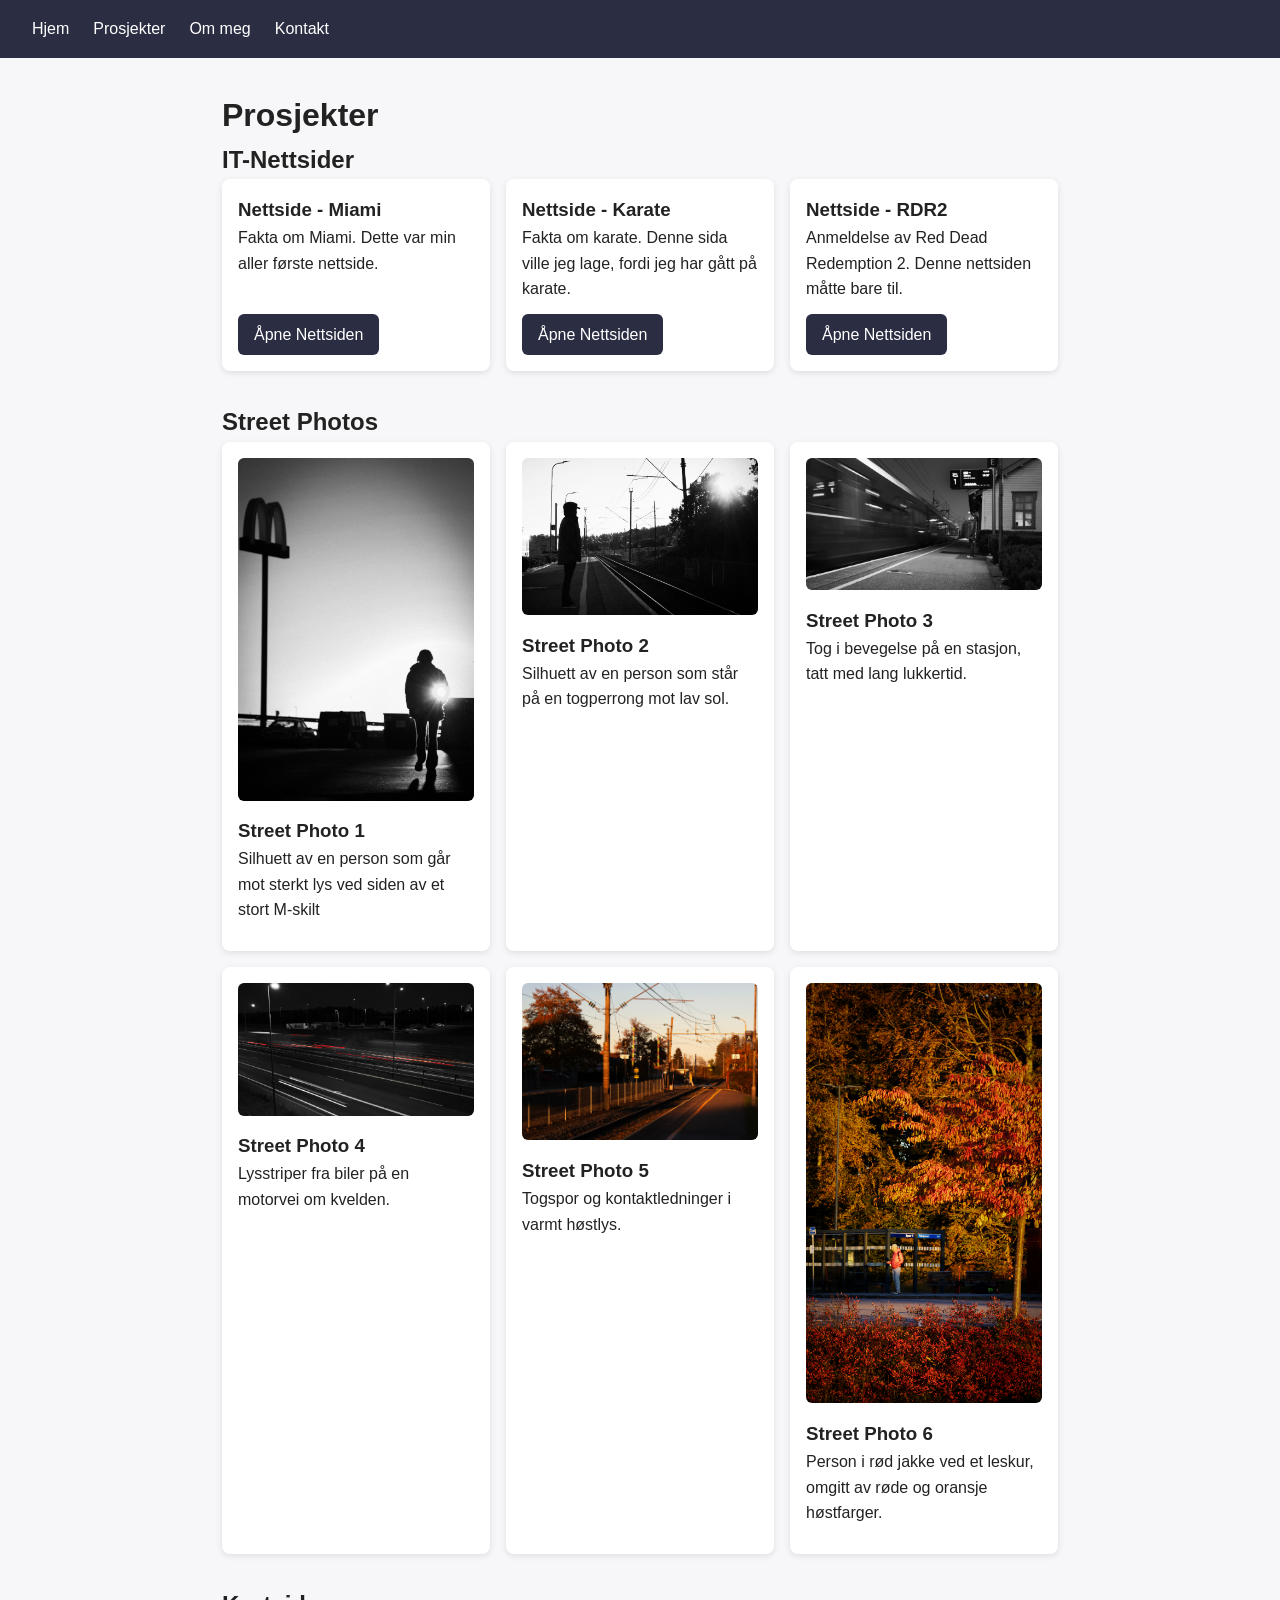
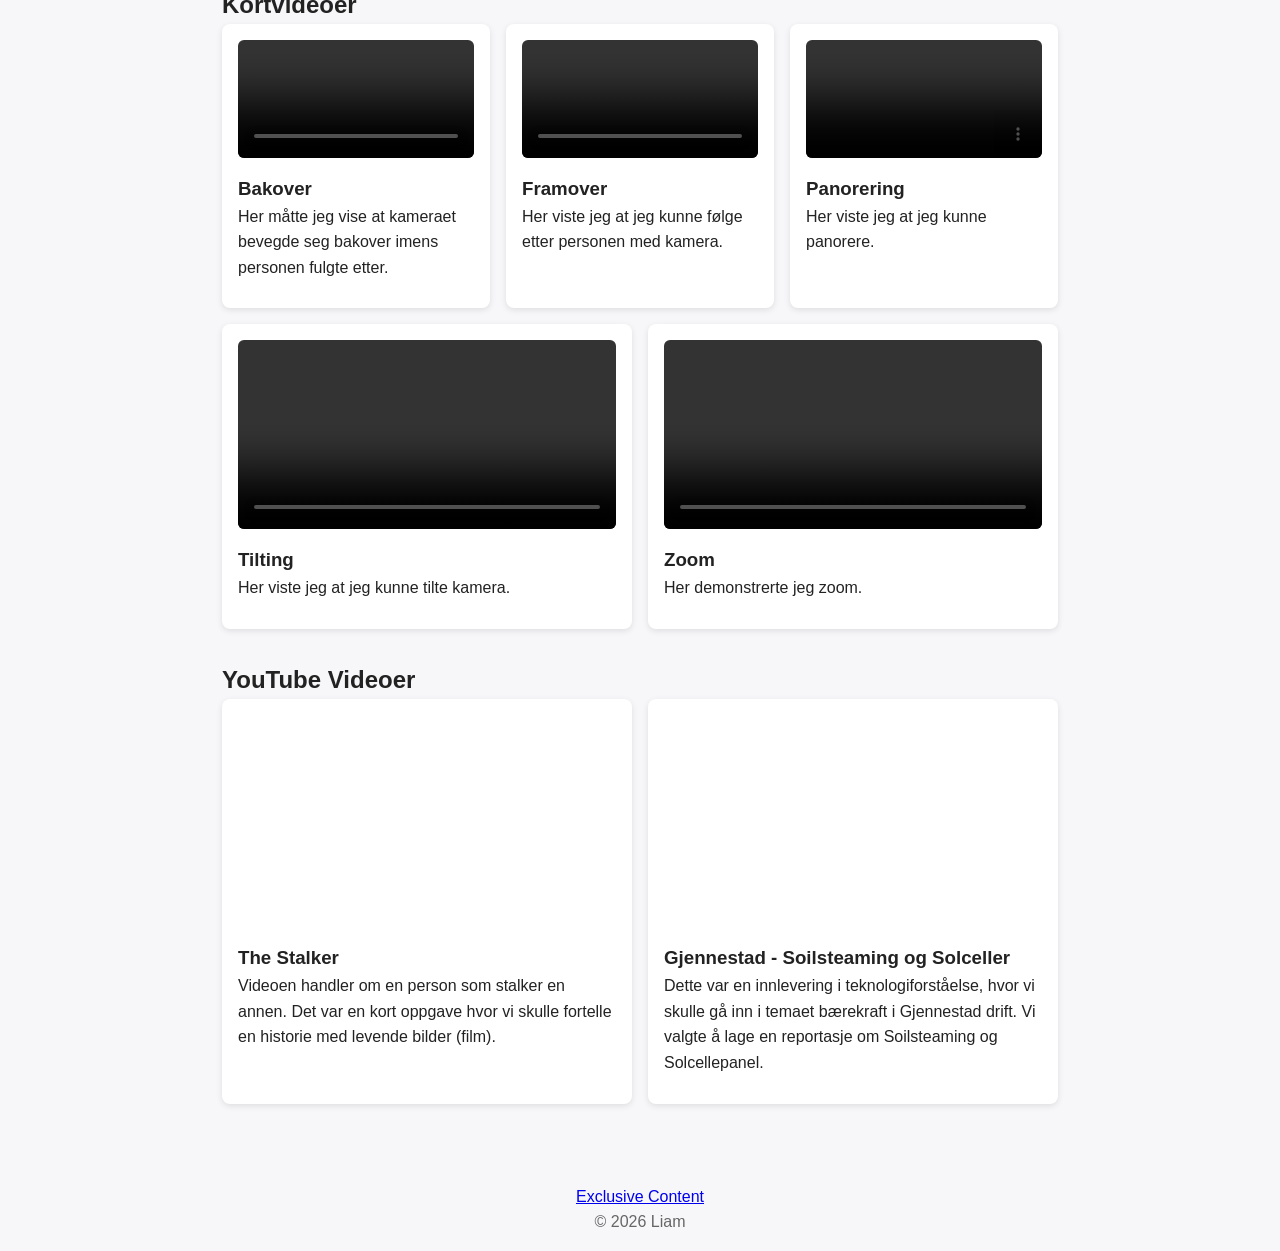
==== commit 55efb896: "Legger til hemmelig exclusive content" ====
--- a/prosjekter.html
+++ b/prosjekter.html
@@ -147,7 +147,11 @@
     </section>
   </main>
 
-  <footer>© 2026 Liam</footer>
+  <footer>
+    <p><a href="https://letterboxd.com/Kongsli/" target="_blank" rel="noopener noreferrer">Exclusive Content</a></p>
+
+    © 2026 Liam
+  </footer>
 </body>
 
 </html>
--- a/style.css
+++ b/style.css
@@ -28,6 +28,10 @@
   box-sizing: border-box;
   margin: 0;
   padding: 0;
+}
+
+html {
+  scroll-behavior: smooth;
 }
 
 body {
